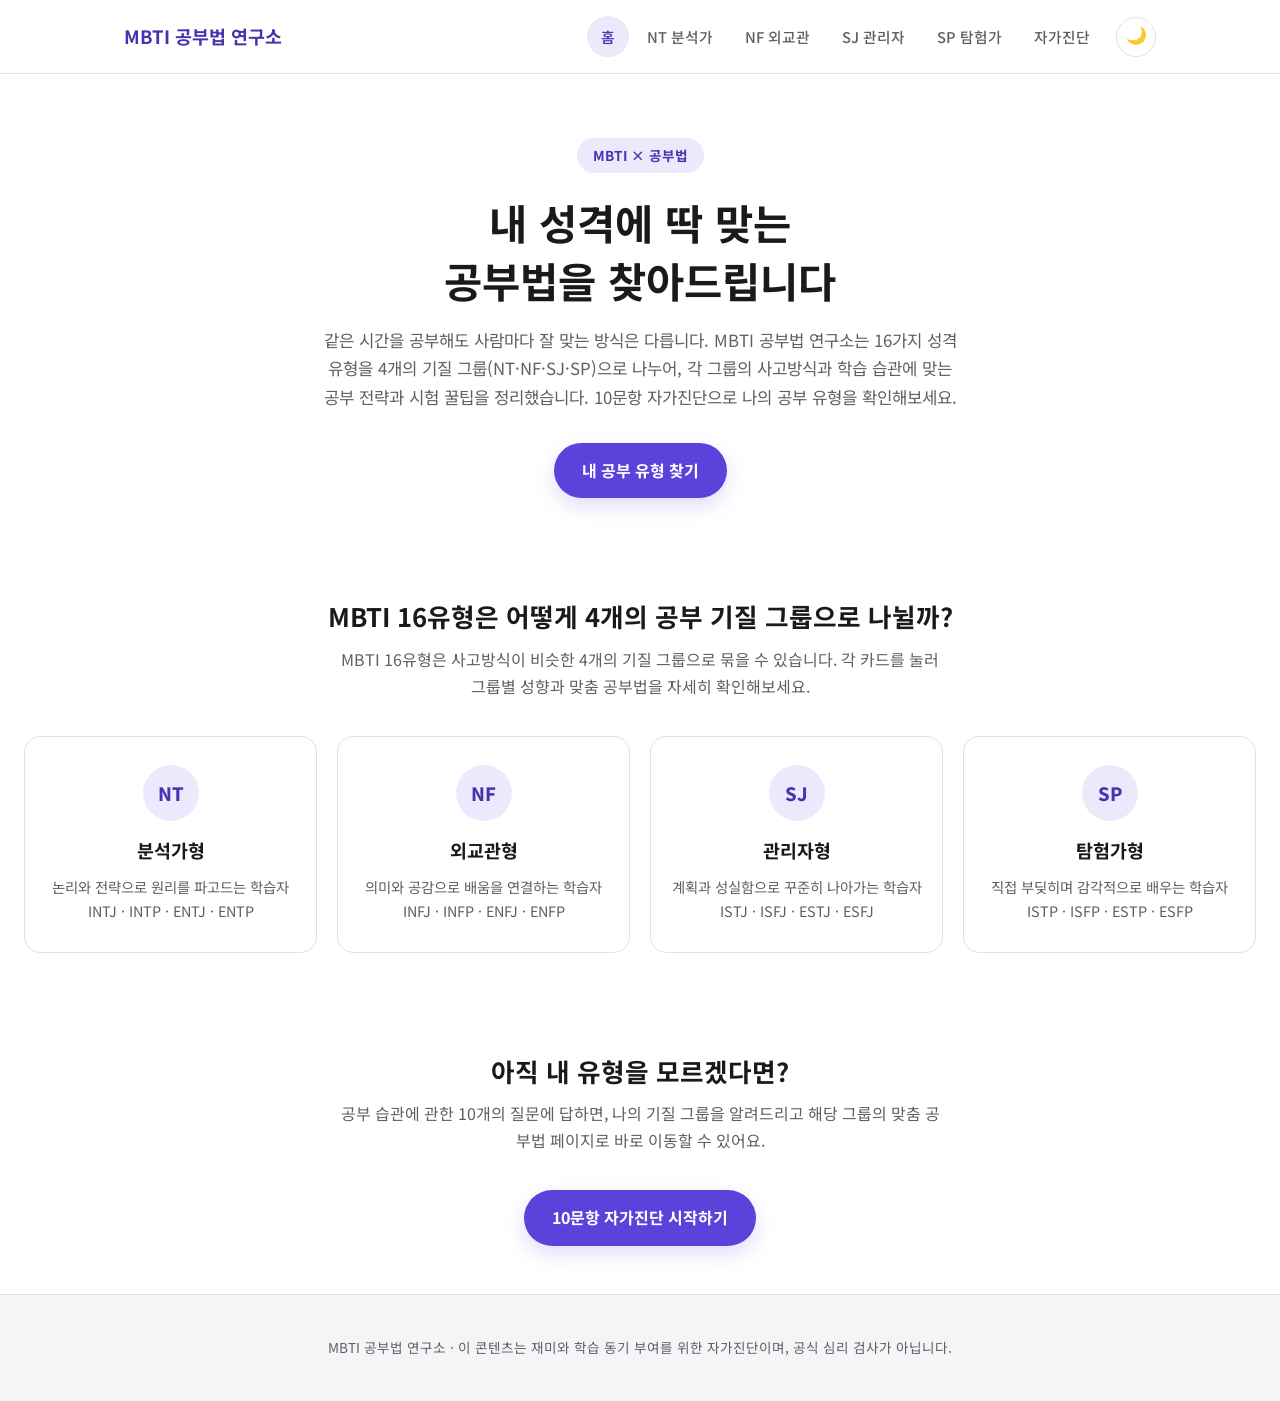
==== index.html @ 7acc06db "SEO/GEO 개선: 시맨틱 nav 태그, 질문형 소제목, 구체적 수치화, sitemap/robots 추가 - 모든 페이지 상단/하단 내비게이션을 <nav> 랜드마크로 감싸 시맨틱" ====
<!DOCTYPE html>
<html lang="ko">
<head>
<meta charset="UTF-8" />
<meta name="viewport" content="width=device-width, initial-scale=1.0" />
<title>MBTI 공부법 연구소</title>
<meta name="description" content="16가지 MBTI 유형을 4개 기질 그룹으로 나눠, 나에게 꼭 맞는 공부법과 시험 전략을 찾아드립니다." />
<script>
(function(){try{var t=localStorage.getItem("theme");if(!t){t=window.matchMedia("(prefers-color-scheme: dark)").matches?"dark":"light";}document.documentElement.setAttribute("data-theme",t);}catch(e){}})();
</script>
<link rel="stylesheet" href="css/base.css" />
<link rel="stylesheet" href="css/components.css" />
</head>
<body>

<header class="site-header">
  <div class="nav-wrap">
    <a href="index.html" class="logo">MBTI 공부법 연구소</a>
    <div class="nav-right">
      <nav aria-label="주요 메뉴">
        <ul class="nav-links">
        <li><a href="index.html" class="active">홈</a></li>
        <li><a href="nt.html">NT 분석가</a></li>
        <li><a href="nf.html">NF 외교관</a></li>
        <li><a href="sj.html">SJ 관리자</a></li>
        <li><a href="sp.html">SP 탐험가</a></li>
        <li><a href="test.html">자가진단</a></li>
        </ul>
      </nav>
      <button id="theme-toggle" class="theme-toggle" type="button" aria-label="다크 모드로 전환">
        <span class="theme-icon" aria-hidden="true">🌙</span>
      </button>
    </div>
  </div>
</header>

<main>

  <section class="hero">
    <span class="eyebrow">MBTI × 공부법</span>
    <h1>내 성격에 딱 맞는<br />공부법을 찾아드립니다</h1>
    <p>
      같은 시간을 공부해도 사람마다 잘 맞는 방식은 다릅니다.
      MBTI 공부법 연구소는 16가지 성격 유형을 4개의 기질 그룹(NT·NF·SJ·SP)으로 나누어,
      각 그룹의 사고방식과 학습 습관에 맞는 공부 전략과 시험 꿀팁을 정리했습니다.
      10문항 자가진단으로 나의 공부 유형을 확인해보세요.
    </p>
    <a href="test.html" class="btn btn-primary">내 공부 유형 찾기</a>
  </section>

  <section class="section">
    <h2 class="section-title">MBTI 16유형은 어떻게 4개의 공부 기질 그룹으로 나뉠까?</h2>
    <p class="section-desc">
      MBTI 16유형은 사고방식이 비슷한 4개의 기질 그룹으로 묶을 수 있습니다.
      각 카드를 눌러 그룹별 성향과 맞춤 공부법을 자세히 확인해보세요.
    </p>

    <div class="group-grid">
      <a href="nt.html" class="group-card">
        <span class="badge">NT</span>
        <h3>분석가형</h3>
        <p>논리와 전략으로 원리를 파고드는 학습자<br />INTJ · INTP · ENTJ · ENTP</p>
      </a>

      <a href="nf.html" class="group-card">
        <span class="badge">NF</span>
        <h3>외교관형</h3>
        <p>의미와 공감으로 배움을 연결하는 학습자<br />INFJ · INFP · ENFJ · ENFP</p>
      </a>

      <a href="sj.html" class="group-card">
        <span class="badge">SJ</span>
        <h3>관리자형</h3>
        <p>계획과 성실함으로 꾸준히 나아가는 학습자<br />ISTJ · ISFJ · ESTJ · ESFJ</p>
      </a>

      <a href="sp.html" class="group-card">
        <span class="badge">SP</span>
        <h3>탐험가형</h3>
        <p>직접 부딪히며 감각적으로 배우는 학습자<br />ISTP · ISFP · ESTP · ESFP</p>
      </a>
    </div>
  </section>

  <section class="section" style="text-align:center;">
    <h2 class="section-title">아직 내 유형을 모르겠다면?</h2>
    <p class="section-desc">
      공부 습관에 관한 10개의 질문에 답하면, 나의 기질 그룹을 알려드리고
      해당 그룹의 맞춤 공부법 페이지로 바로 이동할 수 있어요.
    </p>
    <a href="test.html" class="btn btn-primary">10문항 자가진단 시작하기</a>
  </section>

</main>

<footer class="site-footer">
  <p>MBTI 공부법 연구소 · 이 콘텐츠는 재미와 학습 동기 부여를 위한 자가진단이며, 공식 심리 검사가 아닙니다.</p>
</footer>

<script src="js/theme.js"></script>
</body>
</html>
---- css/base.css ----
@import url("https://fonts.googleapis.com/css2?family=Noto+Sans+KR:wght@400;500;700;900&display=swap");

:root {
  --bg: #ffffff;
  --bg-soft: #f5f5f8;
  --card-bg: #ffffff;
  --purple: #5a43db;
  --purple-dark: #4633b0;
  --purple-light: #ece9fc;
  --text-main: #1a1a1a;
  --text-sub: #5f5f66;
  --border: #e2e2e8;
  --shadow-color: rgba(90, 67, 219, 0.18);
  --radius: 16px;
  --max-width: 1080px;
}

@media (prefers-color-scheme: dark) {
  :root:not([data-theme="light"]) {
    --bg: #15151d;
    --bg-soft: #1c1c27;
    --card-bg: #1f1f2a;
    --purple: #8577f0;
    --purple-dark: #b3a8fb;
    --purple-light: #2a2650;
    --text-main: #f1f0f6;
    --text-sub: #a6a3b6;
    --border: #33313f;
    --shadow-color: rgba(133, 119, 240, 0.28);
  }
}

:root[data-theme="dark"] {
  --bg: #15151d;
  --bg-soft: #1c1c27;
  --card-bg: #1f1f2a;
  --purple: #8577f0;
  --purple-dark: #b3a8fb;
  --purple-light: #2a2650;
  --text-main: #f1f0f6;
  --text-sub: #a6a3b6;
  --border: #33313f;
  --shadow-color: rgba(133, 119, 240, 0.28);
}

* {
  box-sizing: border-box;
}

html {
  scroll-behavior: smooth;
}

body {
  margin: 0;
  font-family: "Noto Sans KR", -apple-system, BlinkMacSystemFont, "Malgun Gothic", sans-serif;
  background: var(--bg);
  color: var(--text-main);
  line-height: 1.7;
  transition: background 0.2s, color 0.2s;
}

img {
  max-width: 100%;
}

a {
  color: inherit;
}

.container {
  max-width: var(--max-width);
  margin: 0 auto;
  padding: 0 24px;
}

/* Header / Nav */
.site-header {
  background: var(--bg);
  border-bottom: 1px solid var(--border);
  position: sticky;
  top: 0;
  z-index: 100;
  transition: background 0.2s, border-color 0.2s;
}

.nav-wrap {
  display: flex;
  align-items: center;
  justify-content: space-between;
  padding: 16px 24px;
  max-width: var(--max-width);
  margin: 0 auto;
  gap: 16px;
  flex-wrap: wrap;
}

.logo {
  font-weight: 700;
  font-size: 1.15rem;
  color: var(--purple-dark);
  text-decoration: none;
  white-space: nowrap;
}

.nav-right {
  display: flex;
  align-items: center;
  gap: 12px;
  flex-wrap: wrap;
}

.nav-links {
  display: flex;
  gap: 4px;
  flex-wrap: wrap;
  list-style: none;
  margin: 0;
  padding: 0;
}

.nav-links a {
  display: inline-block;
  padding: 8px 14px;
  border-radius: 999px;
  text-decoration: none;
  font-weight: 500;
  font-size: 0.92rem;
  color: var(--text-sub);
  transition: background 0.15s, color 0.15s;
}

.nav-links a:hover,
.nav-links a.active {
  background: var(--purple-light);
  color: var(--purple-dark);
}

.theme-toggle {
  display: inline-flex;
  align-items: center;
  justify-content: center;
  width: 40px;
  height: 40px;
  flex-shrink: 0;
  border-radius: 50%;
  border: 1.5px solid var(--border);
  background: var(--card-bg);
  color: var(--text-main);
  font-size: 1.05rem;
  line-height: 1;
  cursor: pointer;
  transition: border-color 0.15s, color 0.15s, transform 0.15s;
}

.theme-toggle:hover {
  border-color: var(--purple);
  color: var(--purple);
  transform: translateY(-1px);
}

/* Hero */
.hero {
  padding: 64px 24px 48px;
  text-align: center;
}

.hero .eyebrow {
  display: inline-block;
  padding: 6px 16px;
  background: var(--purple-light);
  color: var(--purple-dark);
  border-radius: 999px;
  font-weight: 700;
  font-size: 0.85rem;
  margin-bottom: 20px;
}

.hero h1 {
  font-size: clamp(1.8rem, 4vw, 2.6rem);
  margin: 0 0 16px;
  line-height: 1.4;
}

.hero p {
  color: var(--text-sub);
  font-size: 1.05rem;
  max-width: 640px;
  margin: 0 auto 32px;
}

/* Buttons */
.btn {
  display: inline-flex;
  align-items: center;
  justify-content: center;
  gap: 8px;
  padding: 14px 28px;
  border-radius: 999px;
  font-weight: 700;
  font-size: 1rem;
  text-decoration: none;
  border: none;
  cursor: pointer;
  transition: transform 0.15s, box-shadow 0.15s, background 0.15s;
}

.btn-primary {
  background: var(--purple);
  color: #fff;
  box-shadow: 0 8px 20px var(--shadow-color);
}

.btn-primary:hover {
  background: var(--purple-dark);
  transform: translateY(-2px);
}

.btn-outline {
  background: transparent;
  color: var(--purple-dark);
  border: 2px solid var(--purple);
}

.btn-outline:hover {
  background: var(--purple-light);
}

.btn-block {
  width: 100%;
}

/* Section headings */
.section {
  padding: 48px 24px;
}

.section-title {
  font-size: 1.6rem;
  margin: 0 0 8px;
  text-align: center;
}

.section-desc {
  color: var(--text-sub);
  text-align: center;
  max-width: 600px;
  margin: 0 auto 36px;
}

/* Footer */
.site-footer {
  border-top: 1px solid var(--border);
  padding: 28px 24px;
  text-align: center;
  color: var(--text-sub);
  font-size: 0.85rem;
  background: var(--bg-soft);
  transition: background 0.2s, color 0.2s;
}

/* Responsive */
@media (max-width: 600px) {
  .nav-wrap {
    justify-content: center;
    text-align: center;
  }
  .hero {
    padding: 44px 20px 32px;
  }
  .section {
    padding: 36px 16px;
  }
}
---- css/components.css ----
/* Group cards on index */
.group-grid {
  display: grid;
  grid-template-columns: repeat(4, 1fr);
  gap: 20px;
}

.group-card {
  background: var(--card-bg);
  border: 1px solid var(--border);
  border-radius: var(--radius);
  padding: 28px 20px;
  text-align: center;
  text-decoration: none;
  color: var(--text-main);
  transition: transform 0.18s, box-shadow 0.18s, border-color 0.18s;
}

.group-card:hover {
  transform: translateY(-6px);
  box-shadow: 0 16px 32px var(--shadow-color);
  border-color: var(--purple);
}

.group-card .badge {
  display: inline-flex;
  align-items: center;
  justify-content: center;
  width: 56px;
  height: 56px;
  border-radius: 50%;
  background: var(--purple-light);
  color: var(--purple-dark);
  font-weight: 800;
  font-size: 1.15rem;
  margin-bottom: 14px;
}

.group-card h3 {
  margin: 0 0 8px;
  font-size: 1.15rem;
}

.group-card p {
  color: var(--text-sub);
  font-size: 0.9rem;
  margin: 0;
}

/* Group detail page */
.group-hero {
  background: var(--purple-light);
}

.type-grid {
  display: grid;
  grid-template-columns: repeat(2, 1fr);
  gap: 20px;
}

.type-card {
  background: var(--card-bg);
  border: 1px solid var(--border);
  border-radius: var(--radius);
  padding: 24px;
}

.type-card h3 {
  margin: 0 0 6px;
  color: var(--purple-dark);
}

.type-card .type-nick {
  font-size: 0.88rem;
  color: var(--text-sub);
  margin-bottom: 14px;
  display: block;
}

.type-card ul {
  margin: 0;
  padding-left: 20px;
}

.type-card li {
  margin-bottom: 6px;
}

.tip-box {
  background: var(--card-bg);
  border: 1px solid var(--border);
  border-left: 6px solid var(--purple);
  border-radius: var(--radius);
  padding: 24px 28px;
}

.tip-box ol {
  margin: 0;
  padding-left: 20px;
}

.tip-box li {
  margin-bottom: 10px;
}

.trait-list {
  display: flex;
  flex-wrap: wrap;
  gap: 10px;
  justify-content: center;
  margin: 24px 0 0;
  padding: 0;
  list-style: none;
}

.trait-list li {
  background: var(--card-bg);
  border: 1px solid var(--border);
  padding: 8px 16px;
  border-radius: 999px;
  font-size: 0.88rem;
  font-weight: 600;
  color: var(--purple-dark);
}

.cross-links {
  display: flex;
  justify-content: center;
  gap: 12px;
  flex-wrap: wrap;
  margin-top: 40px;
}

/* Quiz (test.html) */
.quiz-question {
  background: var(--card-bg);
  border: 1px solid var(--border);
  border-radius: var(--radius);
  padding: 24px;
  margin-bottom: 18px;
}

.quiz-question .q-num {
  color: var(--purple-dark);
  font-weight: 800;
  font-size: 0.85rem;
  margin-bottom: 6px;
  display: block;
}

.quiz-question p.q-text {
  font-weight: 700;
  font-size: 1.05rem;
  margin: 0 0 16px;
}

.quiz-options {
  display: flex;
  flex-direction: column;
  gap: 10px;
}

.quiz-options label {
  display: flex;
  align-items: center;
  gap: 10px;
  padding: 12px 16px;
  border: 1.5px solid var(--border);
  border-radius: 12px;
  cursor: pointer;
  transition: border-color 0.15s, background 0.15s;
}

.quiz-options label:hover {
  border-color: var(--purple);
}

.quiz-options input {
  accent-color: var(--purple);
  width: 18px;
  height: 18px;
  flex-shrink: 0;
}

.quiz-options input:checked + span {
  color: var(--purple-dark);
  font-weight: 700;
}

.quiz-actions {
  text-align: center;
  margin-top: 8px;
}

.quiz-hint {
  text-align: center;
  color: var(--text-sub);
  font-size: 0.88rem;
  margin-top: 10px;
}

#quiz-result {
  display: none;
  background: var(--purple-light);
  border-radius: var(--radius);
  padding: 40px 28px;
  text-align: center;
  margin-top: 24px;
}

#quiz-result.show {
  display: block;
}

#quiz-result .result-badge {
  display: inline-block;
  padding: 8px 20px;
  background: var(--purple);
  color: #fff;
  border-radius: 999px;
  font-weight: 800;
  margin-bottom: 16px;
}

#quiz-result h2 {
  margin: 0 0 12px;
  font-size: 1.8rem;
  color: var(--purple-dark);
}

#quiz-result p {
  color: var(--text-main);
  max-width: 520px;
  margin: 0 auto 28px;
}

.result-actions {
  display: flex;
  justify-content: center;
  gap: 12px;
  flex-wrap: wrap;
}

.result-scores {
  display: flex;
  justify-content: center;
  gap: 16px;
  flex-wrap: wrap;
  margin: 20px 0 28px;
}

.result-scores .score-item {
  background: var(--card-bg);
  border: 1px solid var(--border);
  border-radius: 12px;
  padding: 10px 18px;
  font-size: 0.85rem;
  font-weight: 700;
  color: var(--text-sub);
  min-width: 70px;
}

.result-scores .score-item strong {
  display: block;
  font-size: 1.2rem;
  color: var(--purple-dark);
}

/* Responsive */
@media (max-width: 860px) {
  .group-grid {
    grid-template-columns: repeat(2, 1fr);
  }
  .type-grid {
    grid-template-columns: 1fr;
  }
}

@media (max-width: 600px) {
  .group-grid {
    grid-template-columns: 1fr;
  }
}
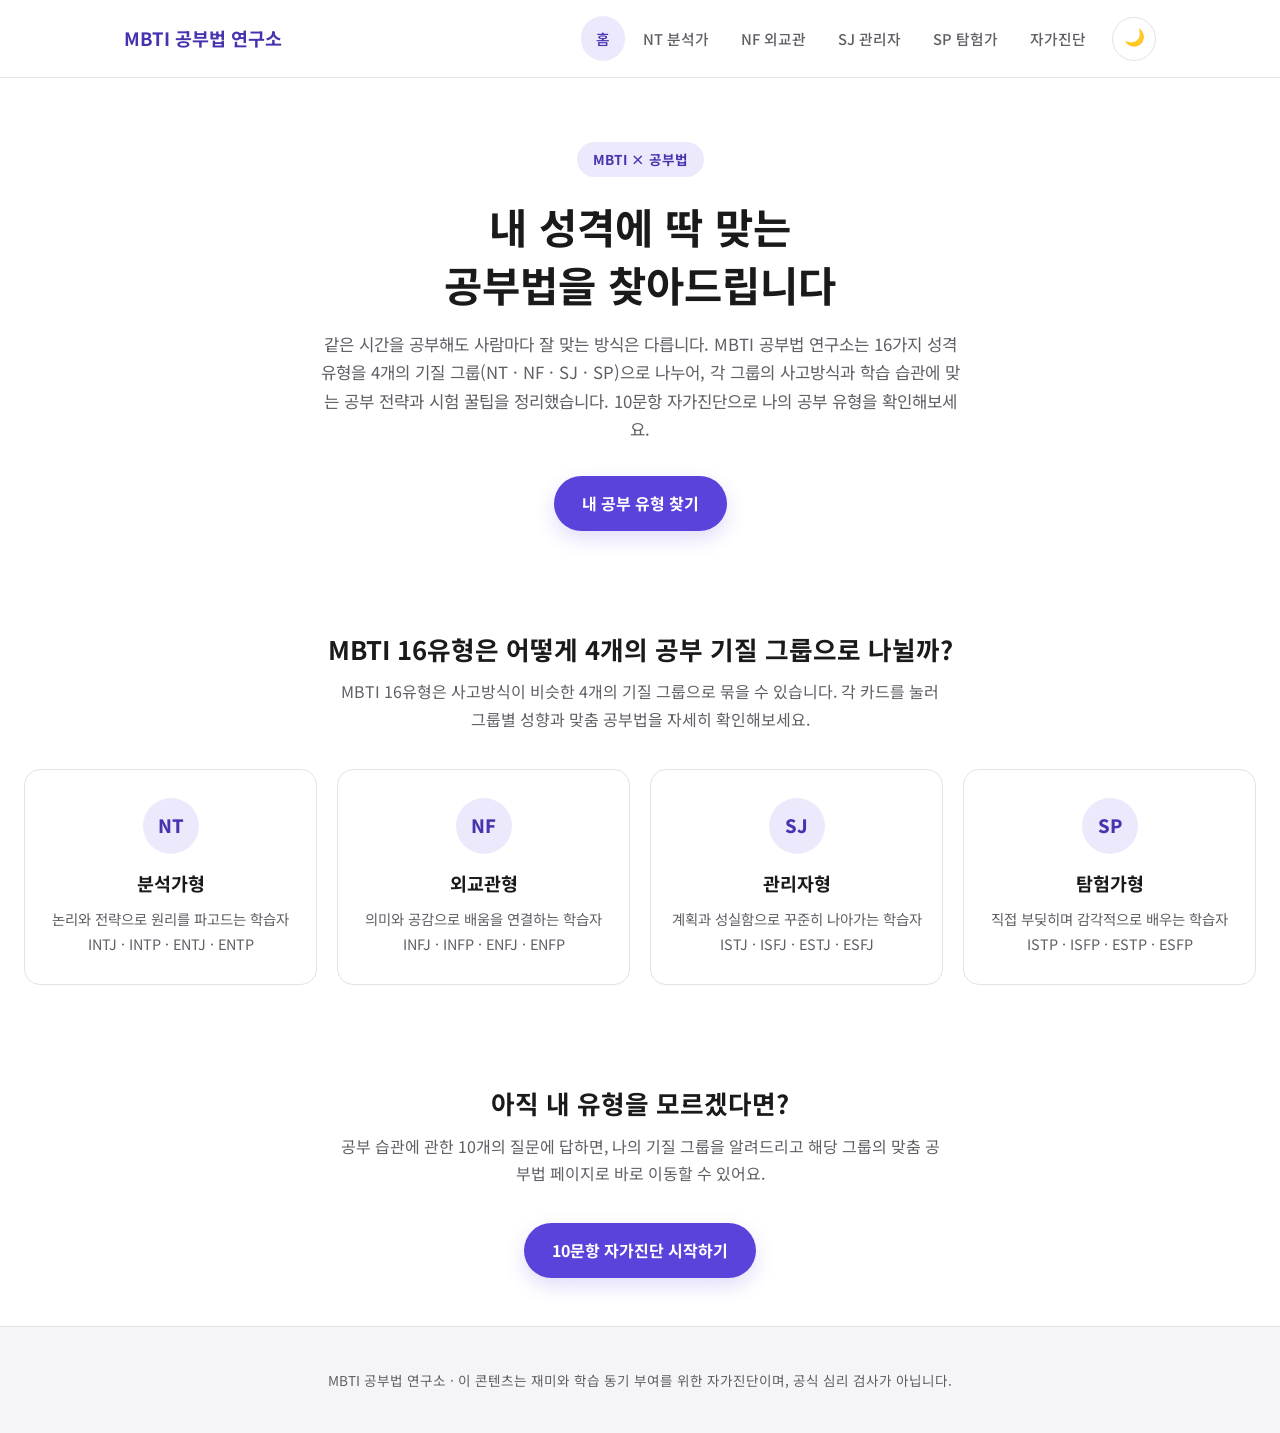
==== commit 999a6cff: "검수팀 피드백 반영: canonical 태그 추가, 메타 설명 보강, 오탈자/표기 통일, 모바일 터치 타겟 개선 - SEO: 전 페이지 canonical 태그 추가, index.h" ====
--- a/index.html
+++ b/index.html
@@ -1,10 +1,23 @@
 <!DOCTYPE html>
 <html lang="ko">
 <head>
+<meta name="naver-site-verification" content="c8a4879b015d7315d3af44fd409f0de0c23a4c3e" />
+<meta name="google-site-verification" content="1h16t02wnRp4wUt_02Iyd5xP2LO618ztLueYtSalAag" />
 <meta charset="UTF-8" />
 <meta name="viewport" content="width=device-width, initial-scale=1.0" />
-<title>MBTI 공부법 연구소</title>
-<meta name="description" content="16가지 MBTI 유형을 4개 기질 그룹으로 나눠, 나에게 꼭 맞는 공부법과 시험 전략을 찾아드립니다." />
+<title>MBTI 공부법 연구소 | 내 성격에 딱 맞는 공부법 찾기</title>
+<meta name="description" content="16가지 MBTI 유형을 NT·NF·SJ·SP 4개 기질 그룹으로 나누어 분석가형·외교관형·관리자형·탐험가형별 맞춤 공부법과 시험 전략을 안내합니다. 10문항 자가진단으로 나에게 맞는 공부 유형을 지금 바로 확인해보세요." />
+<link rel="canonical" href="https://sungshin-mbti-test.vercel.app/" />
+<meta property="og:type" content="website" />
+<meta property="og:site_name" content="MBTI 공부법 연구소" />
+<meta property="og:title" content="MBTI 공부법 연구소 | 내 성격에 딱 맞는 공부법 찾기" />
+<meta property="og:description" content="16가지 MBTI 유형을 NT·NF·SJ·SP 4개 기질 그룹으로 나누어 분석가형·외교관형·관리자형·탐험가형별 맞춤 공부법과 시험 전략을 안내합니다. 10문항 자가진단으로 나에게 맞는 공부 유형을 지금 바로 확인해보세요." />
+<meta property="og:url" content="https://sungshin-mbti-test.vercel.app/" />
+<meta property="og:image" content="https://sungshin-mbti-test.vercel.app/og-image.png" />
+<meta name="twitter:card" content="summary_large_image" />
+<meta name="twitter:title" content="MBTI 공부법 연구소 | 내 성격에 딱 맞는 공부법 찾기" />
+<meta name="twitter:description" content="16가지 MBTI 유형을 NT·NF·SJ·SP 4개 기질 그룹으로 나누어 분석가형·외교관형·관리자형·탐험가형별 맞춤 공부법과 시험 전략을 안내합니다. 10문항 자가진단으로 나에게 맞는 공부 유형을 지금 바로 확인해보세요." />
+<meta name="twitter:image" content="https://sungshin-mbti-test.vercel.app/og-image.png" />
 <script>
 (function(){try{var t=localStorage.getItem("theme");if(!t){t=window.matchMedia("(prefers-color-scheme: dark)").matches?"dark":"light";}document.documentElement.setAttribute("data-theme",t);}catch(e){}})();
 </script>
@@ -41,7 +54,7 @@
     <h1>내 성격에 딱 맞는<br />공부법을 찾아드립니다</h1>
     <p>
       같은 시간을 공부해도 사람마다 잘 맞는 방식은 다릅니다.
-      MBTI 공부법 연구소는 16가지 성격 유형을 4개의 기질 그룹(NT·NF·SJ·SP)으로 나누어,
+      MBTI 공부법 연구소는 16가지 성격 유형을 4개의 기질 그룹(NT · NF · SJ · SP)으로 나누어,
       각 그룹의 사고방식과 학습 습관에 맞는 공부 전략과 시험 꿀팁을 정리했습니다.
       10문항 자가진단으로 나의 공부 유형을 확인해보세요.
     </p>
--- a/css/base.css
+++ b/css/base.css
@@ -120,8 +120,12 @@
 }
 
 .nav-links a {
-  display: inline-block;
-  padding: 8px 14px;
+  display: inline-flex;
+  align-items: center;
+  justify-content: center;
+  min-width: 44px;
+  min-height: 44px;
+  padding: 10px 14px;
   border-radius: 999px;
   text-decoration: none;
   font-weight: 500;
@@ -140,8 +144,8 @@
   display: inline-flex;
   align-items: center;
   justify-content: center;
-  width: 40px;
-  height: 40px;
+  width: 44px;
+  height: 44px;
   flex-shrink: 0;
   border-radius: 50%;
   border: 1.5px solid var(--border);
@@ -265,6 +269,22 @@
     justify-content: center;
     text-align: center;
   }
+  .nav-right {
+    flex-wrap: nowrap;
+    width: 100%;
+  }
+  .nav-links {
+    flex-wrap: nowrap;
+    overflow-x: auto;
+    -webkit-overflow-scrolling: touch;
+    scrollbar-width: none;
+  }
+  .nav-links::-webkit-scrollbar {
+    display: none;
+  }
+  .nav-links a {
+    flex-shrink: 0;
+  }
   .hero {
     padding: 44px 20px 32px;
   }
